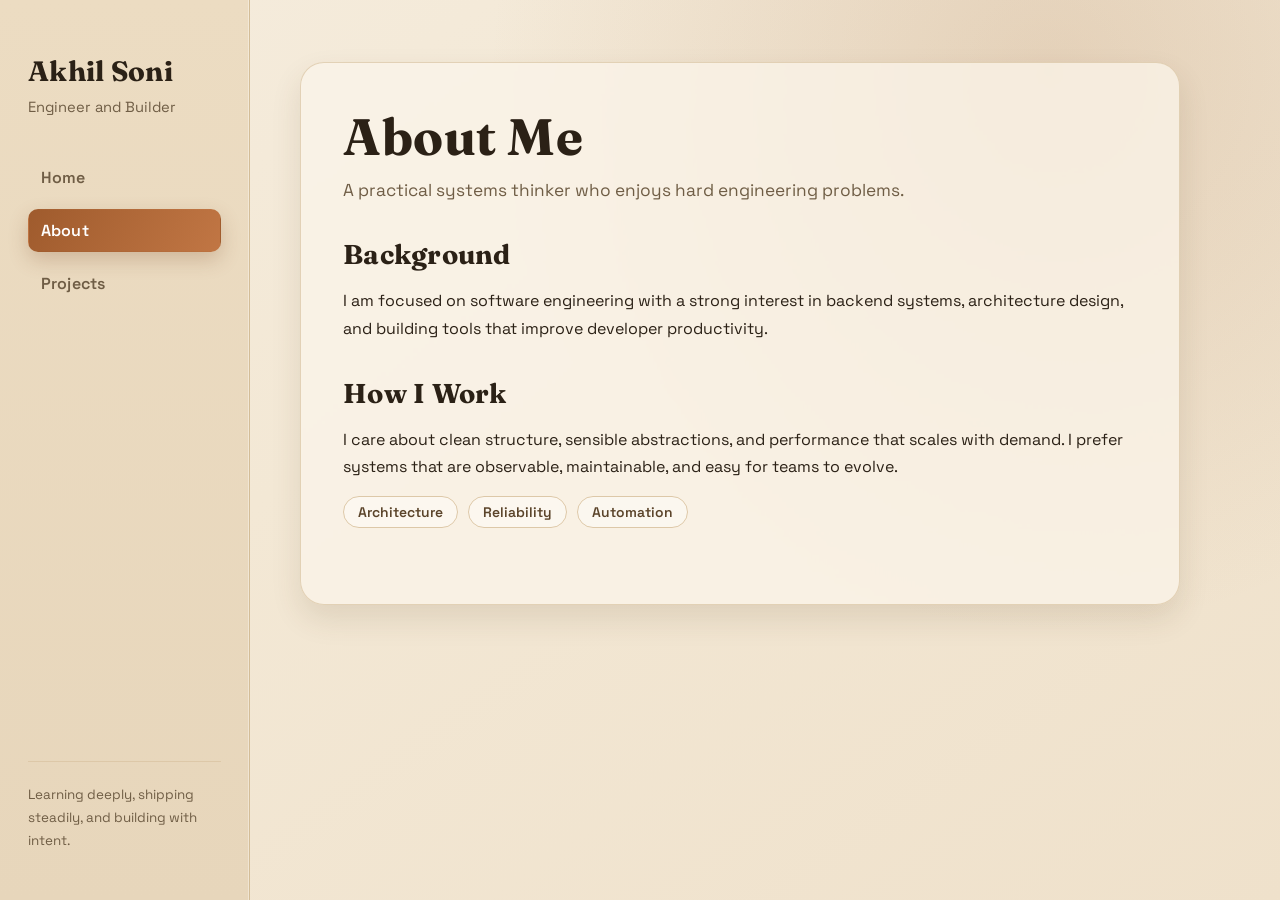
==== pages/about.html @ aa172026 "Redesign site with beige theme and improved left sidebar layout" ====
<!DOCTYPE html>
<html lang="en">
<head>
  <meta charset="UTF-8">
  <title>About - Akhil Soni</title>
  <meta name="viewport" content="width=device-width, initial-scale=1.0">
  <link rel="stylesheet" href="../css/styles.css">
</head>
<body>
  <div class="sidebar">
    <div class="brand">
      <h2 class="name">Akhil Soni</h2>
      <p class="tag">Engineer and Builder</p>
    </div>
    <nav class="nav-links">
      <a href="/">Home</a>
      <a class="active" href="/pages/about.html">About</a>
      <a href="/pages/projects.html">Projects</a>
    </nav>
    <p class="sidebar-note">Learning deeply, shipping steadily, and building with intent.</p>
  </div>

  <div class="main">
    <div class="container">
      <h1>About Me</h1>
      <p class="subtitle">A practical systems thinker who enjoys hard engineering problems.</p>

      <div class="section">
        <h2>Background</h2>
        <p>
          I am focused on software engineering with a strong interest in backend systems, architecture design, and building tools that improve developer productivity.
        </p>
      </div>

      <div class="section">
        <h2>How I Work</h2>
        <p>
          I care about clean structure, sensible abstractions, and performance that scales with demand. I prefer systems that are observable, maintainable, and easy for teams to evolve.
        </p>
        <div class="chip-row">
          <span class="chip">Architecture</span>
          <span class="chip">Reliability</span>
          <span class="chip">Automation</span>
        </div>
      </div>
    </div>
  </div>
</body>
</html>
---- css/styles.css ----
@import url("https://fonts.googleapis.com/css2?family=Fraunces:opsz,wght@9..144,500;9..144,700&family=Space+Grotesk:wght@400;500;600&display=swap");

:root {
  --bg: #f5ecdd;
  --bg-soft: #efe1cb;
  --surface: #fbf5ea;
  --sidebar: #e7d6bb;
  --sidebar-border: #d3bd98;
  --text: #2b2116;
  --muted: #6f5d45;
  --accent: #9f5b2d;
  --accent-soft: #c17644;
  --line: #ddc8a8;
  --shadow: 0 14px 30px rgba(84, 57, 28, 0.12);
  --max-width: 880px;
}

* {
  box-sizing: border-box;
}

body {
  margin: 0;
  font-family: "Space Grotesk", "Segoe UI", sans-serif;
  color: var(--text);
  display: flex;
  min-height: 100vh;
  background:
    radial-gradient(circle at 82% 8%, rgba(170, 119, 76, 0.2), transparent 42%),
    linear-gradient(145deg, var(--bg) 0%, #f3e8d5 38%, var(--bg-soft) 100%);
}

.sidebar {
  width: 250px;
  background: linear-gradient(180deg, #ecdcc2 0%, var(--sidebar) 100%);
  border-right: 1px solid var(--sidebar-border);
  padding: 56px 28px 34px;
  display: flex;
  flex-direction: column;
  position: fixed;
  top: 0;
  left: 0;
  height: 100vh;
  box-shadow: inset -1px 0 0 rgba(255, 255, 255, 0.35);
}

.brand {
  margin-bottom: 36px;
}

.brand .name {
  font-family: "Fraunces", serif;
  font-size: 1.75rem;
  line-height: 1.1;
  margin: 0 0 8px;
}

.brand .tag {
  margin: 0;
  color: var(--muted);
  font-size: 0.92rem;
}

.nav-links {
  display: flex;
  flex-direction: column;
  gap: 10px;
}

.nav-links a {
  color: var(--muted);
  text-decoration: none;
  font-size: 1rem;
  font-weight: 600;
  letter-spacing: 0.01em;
  padding: 10px 12px;
  border-radius: 10px;
  border: 1px solid transparent;
  transition: all 0.2s ease;
}

.nav-links a:hover {
  color: var(--text);
  border-color: var(--line);
  background: rgba(255, 255, 255, 0.38);
}

.nav-links a.active {
  color: #fff;
  background: linear-gradient(120deg, var(--accent) 0%, var(--accent-soft) 100%);
  border-color: transparent;
  box-shadow: 0 8px 20px rgba(120, 66, 33, 0.24);
}

.sidebar-note {
  margin-top: auto;
  padding-top: 22px;
  font-size: 0.84rem;
  color: var(--muted);
  border-top: 1px solid var(--line);
}

.main {
  flex: 1;
  margin-left: 250px;
  padding: 62px 50px;
}

.container {
  max-width: var(--max-width);
  background: rgba(251, 245, 234, 0.75);
  border: 1px solid rgba(214, 191, 156, 0.65);
  box-shadow: var(--shadow);
  border-radius: 24px;
  padding: 42px;
  backdrop-filter: blur(1.5px);
}

h1,
h2,
h3 {
  font-family: "Fraunces", Georgia, serif;
  letter-spacing: 0.01em;
}

h1 {
  font-size: clamp(2.3rem, 4vw, 3.4rem);
  margin: 0 0 8px;
}

.subtitle {
  color: var(--muted);
  font-size: 1.08rem;
  margin: 0 0 32px;
}

.section {
  margin-bottom: 34px;
  animation: rise-in 0.7s ease both;
}

.section:nth-of-type(2) {
  animation-delay: 0.12s;
}

.section:nth-of-type(3) {
  animation-delay: 0.24s;
}

.section h2 {
  font-size: 1.7rem;
  margin: 0 0 10px;
}

p {
  line-height: 1.7;
}

.chip-row {
  display: flex;
  flex-wrap: wrap;
  gap: 10px;
  margin-top: 14px;
}

.chip {
  border: 1px solid var(--line);
  background: rgba(255, 255, 255, 0.4);
  color: #5b442a;
  border-radius: 999px;
  padding: 6px 14px;
  font-size: 0.87rem;
  font-weight: 600;
}

.project-list {
  display: grid;
  gap: 14px;
}

.project-card {
  padding: 18px;
  border-radius: 16px;
  border: 1px solid var(--line);
  background: rgba(255, 255, 255, 0.48);
}

.project-card h3 {
  margin: 0 0 8px;
  font-size: 1.2rem;
}

.project-card p {
  margin: 0;
  color: #5e4a33;
}

@keyframes rise-in {
  from {
    opacity: 0;
    transform: translateY(14px);
  }
  to {
    opacity: 1;
    transform: translateY(0);
  }
}

@media (max-width: 900px) {
  body {
    display: block;
  }

  .sidebar {
    position: static;
    width: 100%;
    height: auto;
    padding: 24px 20px;
    border-right: none;
    border-bottom: 1px solid var(--sidebar-border);
  }

  .brand {
    margin-bottom: 18px;
  }

  .brand .name {
    font-size: 1.45rem;
  }

  .nav-links {
    flex-direction: row;
    flex-wrap: wrap;
    gap: 8px;
  }

  .nav-links a {
    font-size: 0.92rem;
    padding: 8px 11px;
  }

  .sidebar-note {
    margin-top: 16px;
    padding-top: 14px;
  }

  .main {
    margin-left: 0;
    padding: 24px 16px 38px;
  }

  .container {
    padding: 26px 20px;
    border-radius: 18px;
  }

  .section {
    margin-bottom: 26px;
  }
}
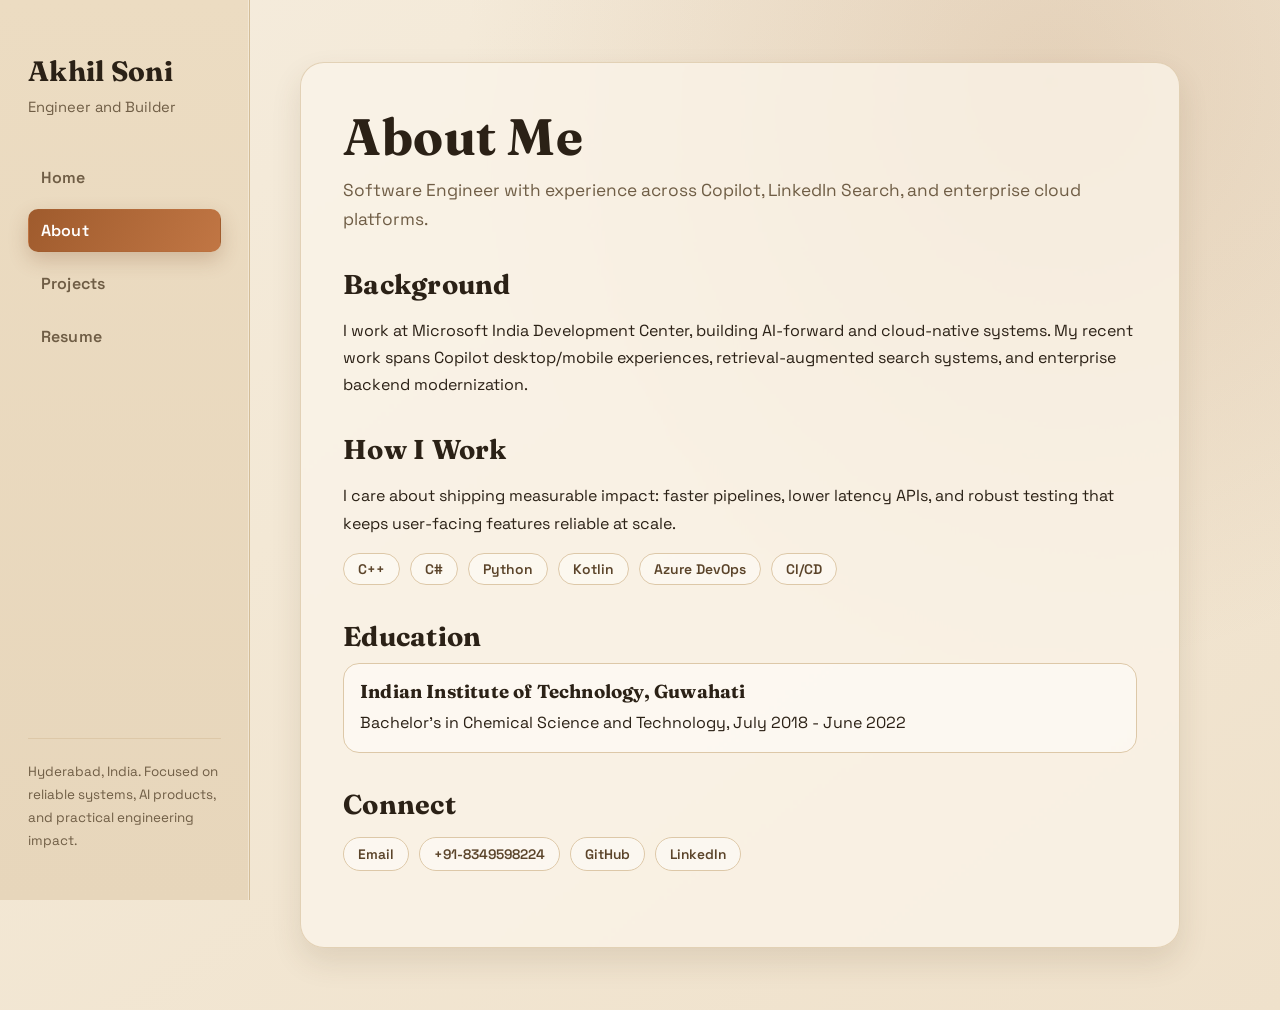
==== commit 2c429167: "Add resume page content and downloadable PDF link" ====
--- a/pages/about.html
+++ b/pages/about.html
@@ -16,31 +16,53 @@
       <a href="/">Home</a>
       <a class="active" href="/pages/about.html">About</a>
       <a href="/pages/projects.html">Projects</a>
+      <a href="/pages/resume.html">Resume</a>
     </nav>
-    <p class="sidebar-note">Learning deeply, shipping steadily, and building with intent.</p>
+    <p class="sidebar-note">Hyderabad, India. Focused on reliable systems, AI products, and practical engineering impact.</p>
   </div>
 
   <div class="main">
     <div class="container">
       <h1>About Me</h1>
-      <p class="subtitle">A practical systems thinker who enjoys hard engineering problems.</p>
+      <p class="subtitle">Software Engineer with experience across Copilot, LinkedIn Search, and enterprise cloud platforms.</p>
 
       <div class="section">
         <h2>Background</h2>
         <p>
-          I am focused on software engineering with a strong interest in backend systems, architecture design, and building tools that improve developer productivity.
+          I work at Microsoft India Development Center, building AI-forward and cloud-native systems. My recent work spans Copilot desktop/mobile experiences, retrieval-augmented search systems, and enterprise backend modernization.
         </p>
       </div>
 
       <div class="section">
         <h2>How I Work</h2>
         <p>
-          I care about clean structure, sensible abstractions, and performance that scales with demand. I prefer systems that are observable, maintainable, and easy for teams to evolve.
+          I care about shipping measurable impact: faster pipelines, lower latency APIs, and robust testing that keeps user-facing features reliable at scale.
         </p>
         <div class="chip-row">
-          <span class="chip">Architecture</span>
-          <span class="chip">Reliability</span>
-          <span class="chip">Automation</span>
+          <span class="chip">C++</span>
+          <span class="chip">C#</span>
+          <span class="chip">Python</span>
+          <span class="chip">Kotlin</span>
+          <span class="chip">Azure DevOps</span>
+          <span class="chip">CI/CD</span>
+        </div>
+      </div>
+
+      <div class="section">
+        <h2>Education</h2>
+        <div class="edu-card">
+          <h3>Indian Institute of Technology, Guwahati</h3>
+          <p>Bachelor's in Chemical Science and Technology, July 2018 - June 2022</p>
+        </div>
+      </div>
+
+      <div class="section">
+        <h2>Connect</h2>
+        <div class="meta-links">
+          <a class="meta-link" href="mailto:akhilsoni0102@gmail.com">Email</a>
+          <a class="meta-link" href="tel:+918349598224">+91-8349598224</a>
+          <a class="meta-link" href="https://github.com/AkhilSoni0102" target="_blank" rel="noopener noreferrer">GitHub</a>
+          <a class="meta-link" href="https://linkedin.com/in/akhilsoni/" target="_blank" rel="noopener noreferrer">LinkedIn</a>
         </div>
       </div>
     </div>
--- a/css/styles.css
+++ b/css/styles.css
@@ -195,6 +195,96 @@
   color: #5e4a33;
 }
 
+.meta-links {
+  display: flex;
+  flex-wrap: wrap;
+  gap: 10px;
+  margin-top: 16px;
+}
+
+.meta-link {
+  text-decoration: none;
+  border: 1px solid var(--line);
+  color: #5b442a;
+  background: rgba(255, 255, 255, 0.45);
+  border-radius: 999px;
+  padding: 7px 14px;
+  font-size: 0.86rem;
+  font-weight: 600;
+  transition: all 0.2s ease;
+}
+
+.meta-link:hover {
+  color: #fff;
+  background: linear-gradient(120deg, var(--accent) 0%, var(--accent-soft) 100%);
+  border-color: transparent;
+}
+
+.timeline {
+  display: grid;
+  gap: 16px;
+}
+
+.timeline-item {
+  border: 1px solid var(--line);
+  background: rgba(255, 255, 255, 0.46);
+  border-radius: 16px;
+  padding: 18px;
+}
+
+.timeline-item h3 {
+  margin: 0;
+  font-size: 1.18rem;
+}
+
+.timeline-meta {
+  margin: 7px 0 10px;
+  color: var(--muted);
+  font-size: 0.9rem;
+}
+
+.timeline-item ul,
+.resume-list {
+  margin: 0;
+  padding-left: 18px;
+}
+
+.timeline-item li,
+.resume-list li {
+  margin-bottom: 9px;
+  line-height: 1.6;
+}
+
+.skills-grid {
+  display: grid;
+  grid-template-columns: repeat(2, minmax(0, 1fr));
+  gap: 10px 20px;
+}
+
+.skills-grid p {
+  margin: 0;
+}
+
+.label {
+  font-weight: 700;
+  color: #4d391f;
+}
+
+.edu-card {
+  border: 1px solid var(--line);
+  background: rgba(255, 255, 255, 0.46);
+  border-radius: 16px;
+  padding: 16px;
+}
+
+.edu-card h3 {
+  margin: 0 0 6px;
+}
+
+.edu-card p {
+  margin: 0;
+}
+
 @keyframes rise-in {
   from {
     opacity: 0;
@@ -257,5 +347,9 @@
   .section {
     margin-bottom: 26px;
   }
-}
-
+
+  .skills-grid {
+    grid-template-columns: 1fr;
+  }
+}
+
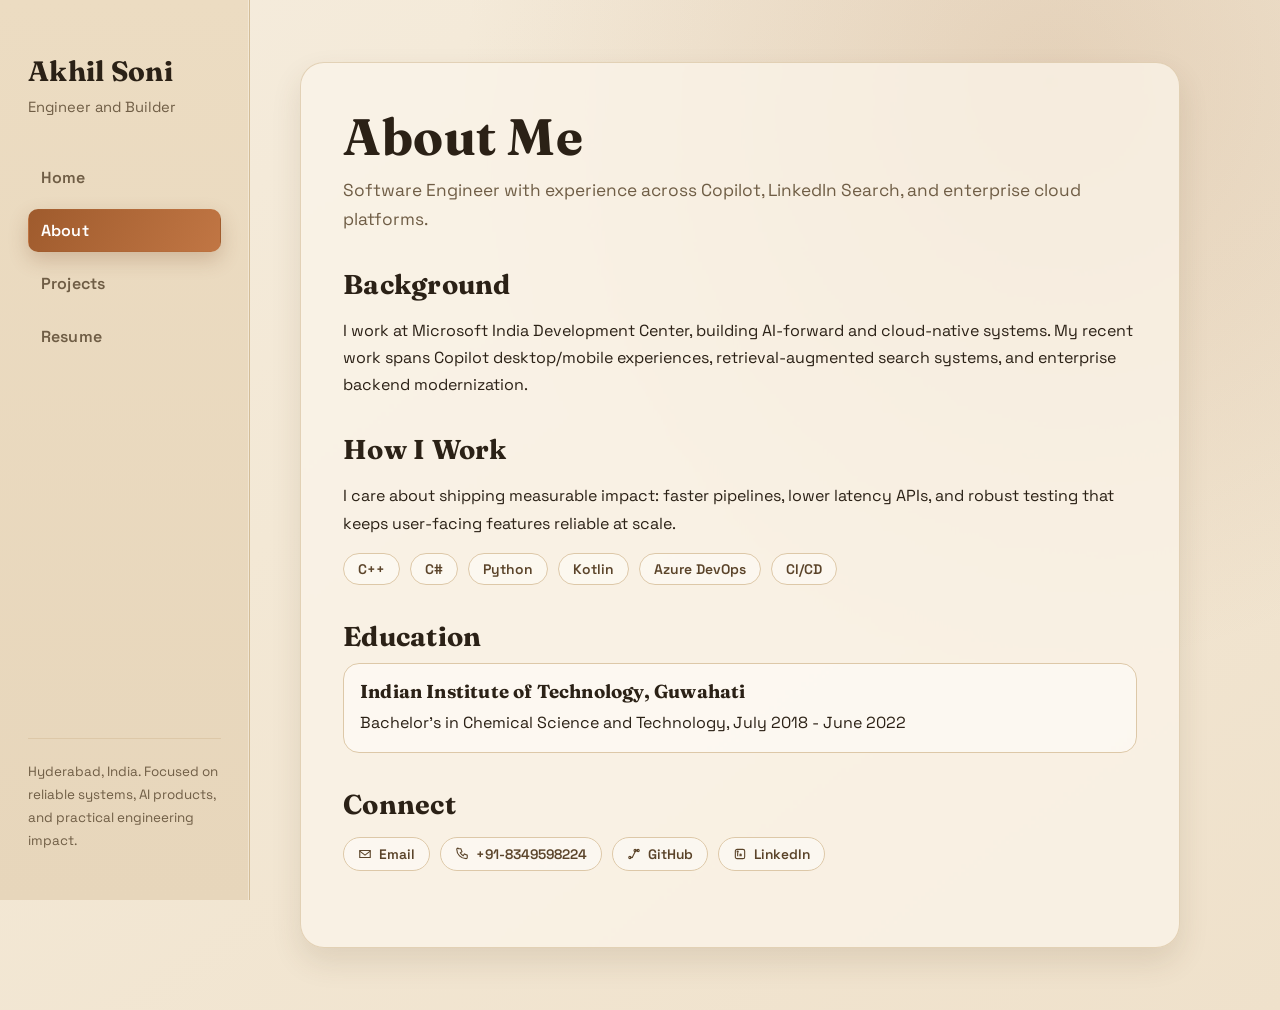
==== commit 0b63b503: "Add connect icons and expand concise project coverage" ====
--- a/pages/about.html
+++ b/pages/about.html
@@ -59,10 +59,22 @@
       <div class="section">
         <h2>Connect</h2>
         <div class="meta-links">
-          <a class="meta-link" href="mailto:akhilsoni0102@gmail.com">Email</a>
-          <a class="meta-link" href="tel:+918349598224">+91-8349598224</a>
-          <a class="meta-link" href="https://github.com/AkhilSoni0102" target="_blank" rel="noopener noreferrer">GitHub</a>
-          <a class="meta-link" href="https://linkedin.com/in/akhilsoni/" target="_blank" rel="noopener noreferrer">LinkedIn</a>
+          <a class="meta-link" href="mailto:akhilsoni0102@gmail.com" aria-label="Email Akhil Soni">
+            <svg viewBox="0 0 24 24" aria-hidden="true"><path d="M3 6h18v12H3z"></path><path d="m3 7 9 7 9-7"></path></svg>
+            Email
+          </a>
+          <a class="meta-link" href="tel:+918349598224" aria-label="Call Akhil Soni">
+            <svg viewBox="0 0 24 24" aria-hidden="true"><path d="M6 3h4l2 5-3 2a14 14 0 0 0 5 5l2-3 5 2v4c0 1-1 2-2 2-8.8 0-16-7.2-16-16 0-1.1.9-2 2-2z"></path></svg>
+            +91-8349598224
+          </a>
+          <a class="meta-link" href="https://github.com/AkhilSoni0102" target="_blank" rel="noopener noreferrer" aria-label="Open GitHub profile">
+            <svg viewBox="0 0 24 24" aria-hidden="true"><path d="M5 18h5"></path><path d="M14 6h5"></path><path d="m9 18 6-12"></path><circle cx="5" cy="18" r="2"></circle><circle cx="14" cy="6" r="2"></circle><circle cx="19" cy="6" r="2"></circle></svg>
+            GitHub
+          </a>
+          <a class="meta-link" href="https://linkedin.com/in/akhilsoni/" target="_blank" rel="noopener noreferrer" aria-label="Open LinkedIn profile">
+            <svg viewBox="0 0 24 24" aria-hidden="true"><rect x="4" y="4" width="16" height="16" rx="3"></rect><path d="M8 10v6"></path><circle cx="8" cy="8" r="1"></circle><path d="M12 16v-3.2c0-1.2 2-1.2 2 0V16"></path><path d="M12 10h0.01"></path></svg>
+            LinkedIn
+          </a>
         </div>
       </div>
     </div>
--- a/css/styles.css
+++ b/css/styles.css
@@ -195,6 +195,34 @@
   color: #5e4a33;
 }
 
+.project-group {
+  display: grid;
+  gap: 14px;
+}
+
+.project-entry {
+  border: 1px solid var(--line);
+  background: rgba(255, 255, 255, 0.48);
+  border-radius: 16px;
+  padding: 18px;
+}
+
+.project-entry h3 {
+  margin: 0;
+  font-size: 1.2rem;
+}
+
+.project-entry p {
+  margin: 0;
+}
+
+.project-meta {
+  margin: 6px 0 12px;
+  font-size: 0.9rem;
+  color: var(--muted);
+  font-weight: 600;
+}
+
 .meta-links {
   display: flex;
   flex-wrap: wrap;
@@ -203,6 +231,9 @@
 }
 
 .meta-link {
+  display: inline-flex;
+  align-items: center;
+  gap: 7px;
   text-decoration: none;
   border: 1px solid var(--line);
   color: #5b442a;
@@ -214,6 +245,15 @@
   transition: all 0.2s ease;
 }
 
+.meta-link svg {
+  width: 14px;
+  height: 14px;
+  stroke: currentColor;
+  stroke-width: 1.9;
+  fill: none;
+  flex: 0 0 auto;
+}
+
 .meta-link:hover {
   color: #fff;
   background: linear-gradient(120deg, var(--accent) 0%, var(--accent-soft) 100%);
@@ -237,10 +277,116 @@
   font-size: 1.18rem;
 }
 
+.experience-head {
+  display: flex;
+  justify-content: space-between;
+  align-items: center;
+  gap: 12px;
+  margin-bottom: 6px;
+}
+
+.timeline-badge {
+  margin: 0;
+  font-size: 0.82rem;
+  color: #5b442a;
+  background: #f2e3cb;
+  border: 1px solid #d6ba91;
+  border-radius: 999px;
+  padding: 6px 12px;
+  font-weight: 700;
+  white-space: nowrap;
+}
+
+.org-name {
+  margin: 0 0 10px;
+  color: var(--muted);
+  font-size: 0.9rem;
+  font-weight: 600;
+}
+
+.timeline-item h4 {
+  margin: 0;
+  font-size: 1.02rem;
+  color: #3c2d1c;
+  display: flex;
+  align-items: center;
+  gap: 8px;
+  flex-wrap: wrap;
+}
+
 .timeline-meta {
   margin: 7px 0 10px;
   color: var(--muted);
   font-size: 0.9rem;
+}
+
+.team-block {
+  border: 1px dashed #d4bb95;
+  border-radius: 12px;
+  background: rgba(255, 255, 255, 0.35);
+  padding: 14px;
+  margin-bottom: 12px;
+}
+
+.team-block:last-child {
+  margin-bottom: 0;
+}
+
+.team-label {
+  margin: 0 0 8px;
+  color: var(--muted);
+  font-size: 0.78rem;
+  text-transform: uppercase;
+  letter-spacing: 0.06em;
+  font-weight: 700;
+}
+
+.team-tech {
+  margin-top: 12px;
+}
+
+.info-tip {
+  width: 18px;
+  height: 18px;
+  display: inline-flex;
+  align-items: center;
+  justify-content: center;
+  border-radius: 999px;
+  background: #8a6039;
+  color: #fff;
+  font-size: 0.75rem;
+  font-weight: 700;
+  position: relative;
+  cursor: help;
+  outline: none;
+}
+
+.tip-content {
+  display: block;
+  position: absolute;
+  left: 50%;
+  bottom: calc(100% + 10px);
+  transform: translateX(-50%);
+  width: min(320px, 78vw);
+  background: #f6ecdc;
+  color: #3f2f1d;
+  border: 1px solid #cfae84;
+  border-radius: 10px;
+  padding: 8px 10px;
+  font-size: 0.78rem;
+  line-height: 1.45;
+  box-shadow: 0 8px 18px rgba(85, 57, 28, 0.2);
+  opacity: 0;
+  visibility: hidden;
+  pointer-events: none;
+  transition: opacity 0.2s ease;
+  z-index: 10;
+}
+
+.info-tip:hover .tip-content,
+.info-tip:focus .tip-content {
+  opacity: 1;
+  visibility: visible;
 }
 
 .timeline-item ul,
@@ -351,5 +497,19 @@
   .skills-grid {
     grid-template-columns: 1fr;
   }
-}
-
+
+  .experience-head {
+    align-items: flex-start;
+    flex-direction: column;
+  }
+
+  .timeline-badge {
+    white-space: normal;
+  }
+
+  .tip-content {
+    left: 0;
+    transform: none;
+  }
+}
+
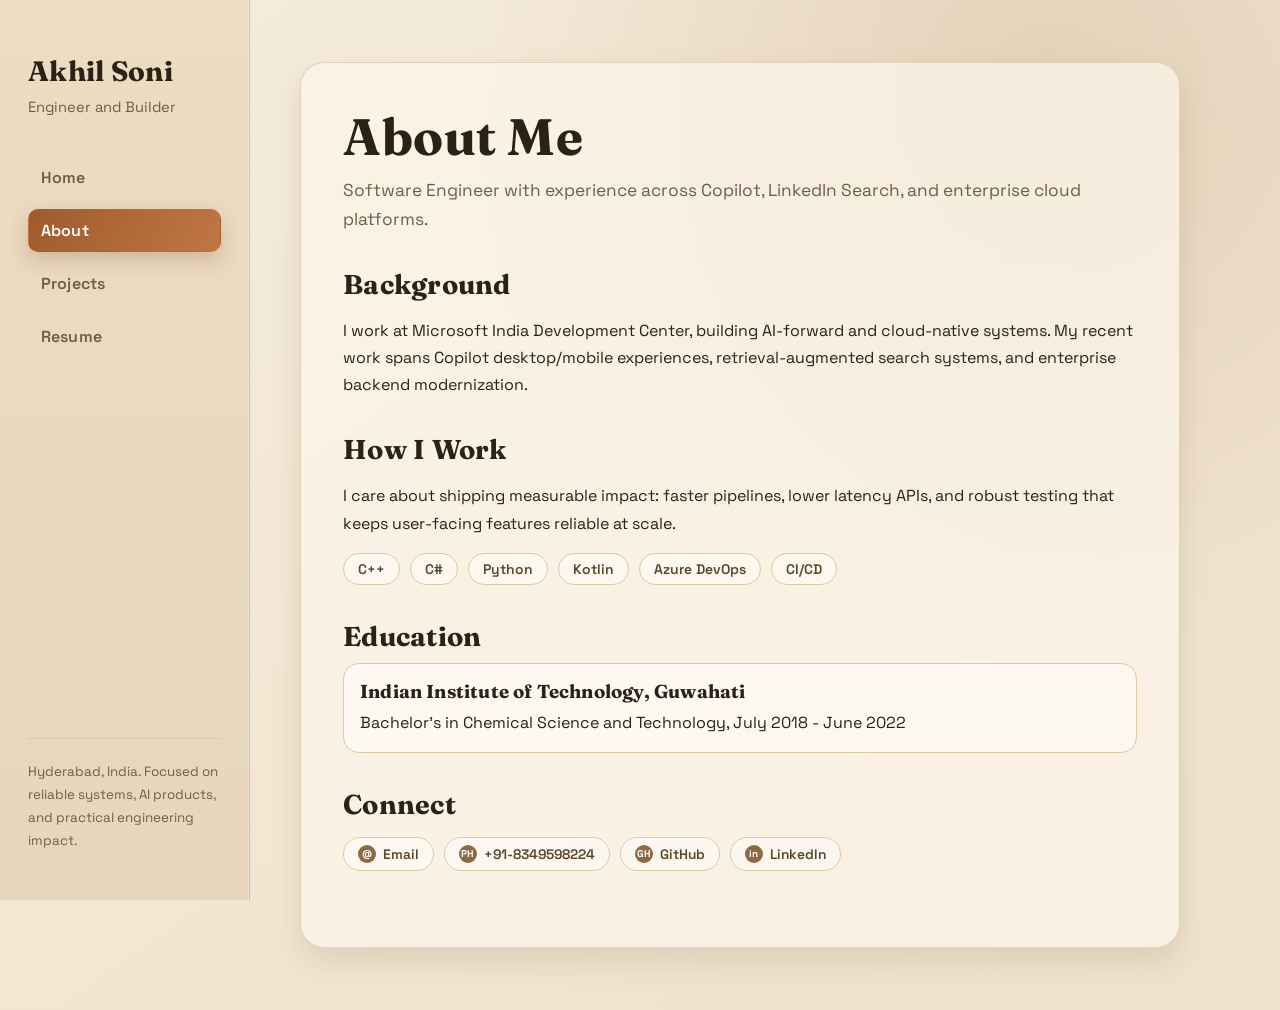
==== commit 443a2a94: "Polish site v2 with stronger hero, SEO, accessibility, and icon fixes" ====
--- a/pages/about.html
+++ b/pages/about.html
@@ -4,6 +4,10 @@
   <meta charset="UTF-8">
   <title>About - Akhil Soni</title>
   <meta name="viewport" content="width=device-width, initial-scale=1.0">
+  <meta name="description" content="About Akhil Soni - Software Engineer at Microsoft with experience across Copilot, LinkedIn Search, and enterprise cloud platforms.">
+  <meta property="og:title" content="About | Akhil Soni">
+  <meta property="og:description" content="Experience in AI products, backend systems, and platform modernization.">
+  <meta property="og:type" content="profile">
   <link rel="stylesheet" href="../css/styles.css">
 </head>
 <body>
@@ -12,7 +16,7 @@
       <h2 class="name">Akhil Soni</h2>
       <p class="tag">Engineer and Builder</p>
     </div>
-    <nav class="nav-links">
+    <nav class="nav-links" aria-label="Primary">
       <a href="/">Home</a>
       <a class="active" href="/pages/about.html">About</a>
       <a href="/pages/projects.html">Projects</a>
@@ -60,19 +64,19 @@
         <h2>Connect</h2>
         <div class="meta-links">
           <a class="meta-link" href="mailto:akhilsoni0102@gmail.com" aria-label="Email Akhil Soni">
-            <svg viewBox="0 0 24 24" aria-hidden="true"><path d="M3 6h18v12H3z"></path><path d="m3 7 9 7 9-7"></path></svg>
+            <span class="clip-icon" aria-hidden="true">@</span>
             Email
           </a>
           <a class="meta-link" href="tel:+918349598224" aria-label="Call Akhil Soni">
-            <svg viewBox="0 0 24 24" aria-hidden="true"><path d="M6 3h4l2 5-3 2a14 14 0 0 0 5 5l2-3 5 2v4c0 1-1 2-2 2-8.8 0-16-7.2-16-16 0-1.1.9-2 2-2z"></path></svg>
+            <span class="clip-icon" aria-hidden="true">PH</span>
             +91-8349598224
           </a>
           <a class="meta-link" href="https://github.com/AkhilSoni0102" target="_blank" rel="noopener noreferrer" aria-label="Open GitHub profile">
-            <svg viewBox="0 0 24 24" aria-hidden="true"><path d="M5 18h5"></path><path d="M14 6h5"></path><path d="m9 18 6-12"></path><circle cx="5" cy="18" r="2"></circle><circle cx="14" cy="6" r="2"></circle><circle cx="19" cy="6" r="2"></circle></svg>
+            <span class="clip-icon" aria-hidden="true">GH</span>
             GitHub
           </a>
           <a class="meta-link" href="https://linkedin.com/in/akhilsoni/" target="_blank" rel="noopener noreferrer" aria-label="Open LinkedIn profile">
-            <svg viewBox="0 0 24 24" aria-hidden="true"><rect x="4" y="4" width="16" height="16" rx="3"></rect><path d="M8 10v6"></path><circle cx="8" cy="8" r="1"></circle><path d="M12 16v-3.2c0-1.2 2-1.2 2 0V16"></path><path d="M12 10h0.01"></path></svg>
+            <span class="clip-icon" aria-hidden="true">in</span>
             LinkedIn
           </a>
         </div>
--- a/css/styles.css
+++ b/css/styles.css
@@ -85,6 +85,13 @@
   background: rgba(255, 255, 255, 0.38);
 }
 
+a:focus-visible,
+button:focus-visible,
+.info-tip:focus-visible {
+  outline: 2px solid #8f5a2d;
+  outline-offset: 2px;
+}
+
 .nav-links a.active {
   color: #fff;
   background: linear-gradient(120deg, var(--accent) 0%, var(--accent-soft) 100%);
@@ -134,6 +141,67 @@
   margin: 0 0 32px;
 }
 
+.hero-intro {
+  font-size: 1.08rem;
+  max-width: 66ch;
+  margin: 0 0 18px;
+  color: #4f3d29;
+}
+
+.impact-grid {
+  display: grid;
+  grid-template-columns: repeat(3, minmax(0, 1fr));
+  gap: 12px;
+  margin: 18px 0 8px;
+}
+
+.impact-card {
+  border: 1px solid var(--line);
+  background: rgba(255, 255, 255, 0.5);
+  border-radius: 14px;
+  padding: 12px;
+}
+
+.impact-value {
+  display: block;
+  font-family: "Fraunces", Georgia, serif;
+  font-size: 1.35rem;
+  line-height: 1.1;
+}
+
+.impact-label {
+  margin: 6px 0 0;
+  color: var(--muted);
+  font-size: 0.86rem;
+}
+
+.cta-row {
+  display: flex;
+  flex-wrap: wrap;
+  gap: 10px;
+  margin-top: 16px;
+}
+
+.cta-button {
+  text-decoration: none;
+  border-radius: 999px;
+  padding: 9px 14px;
+  font-size: 0.9rem;
+  font-weight: 700;
+  border: 1px solid var(--line);
+}
+
+.cta-button.primary {
+  color: #fff;
+  border-color: transparent;
+  background: linear-gradient(120deg, var(--accent) 0%, var(--accent-soft) 100%);
+}
+
+.cta-button.secondary {
+  color: #5b442a;
+  background: rgba(255, 255, 255, 0.42);
+}
+
 .section {
   margin-bottom: 34px;
   animation: rise-in 0.7s ease both;
@@ -214,6 +282,10 @@
 
 .project-entry p {
   margin: 0;
+}
+
+.project-entry .chip-row {
+  margin-top: 12px;
 }
 
 .project-meta {
@@ -245,12 +317,19 @@
   transition: all 0.2s ease;
 }
 
-.meta-link svg {
-  width: 14px;
-  height: 14px;
-  stroke: currentColor;
-  stroke-width: 1.9;
-  fill: none;
+.clip-icon {
+  width: 18px;
+  height: 18px;
+  border-radius: 999px;
+  background: #8f6942;
+  color: #fff;
+  display: inline-flex;
+  align-items: center;
+  justify-content: center;
+  font-size: 0.62rem;
+  font-weight: 700;
+  line-height: 1;
+  letter-spacing: 0.01em;
   flex: 0 0 auto;
 }
 
@@ -442,6 +521,17 @@
   }
 }
 
+@media (prefers-reduced-motion: reduce) {
+  *,
+  *::before,
+  *::after {
+    animation-duration: 0.01ms !important;
+    animation-iteration-count: 1 !important;
+    transition-duration: 0.01ms !important;
+    scroll-behavior: auto !important;
+  }
+}
+
 @media (max-width: 900px) {
   body {
     display: block;
@@ -494,6 +584,10 @@
     margin-bottom: 26px;
   }
 
+  .impact-grid {
+    grid-template-columns: 1fr;
+  }
+
   .skills-grid {
     grid-template-columns: 1fr;
   }
@@ -513,3 +607,25 @@
   }
 }
 
+@media (hover: none) {
+  .info-tip {
+    width: auto;
+    height: auto;
+    border-radius: 6px;
+    padding: 1px 5px;
+    background: #b28356;
+    font-size: 0.68rem;
+  }
+
+  .tip-content {
+    position: static;
+    transform: none;
+    width: auto;
+    margin-top: 6px;
+    opacity: 1;
+    visibility: visible;
+    pointer-events: auto;
+    box-shadow: none;
+  }
+}
+
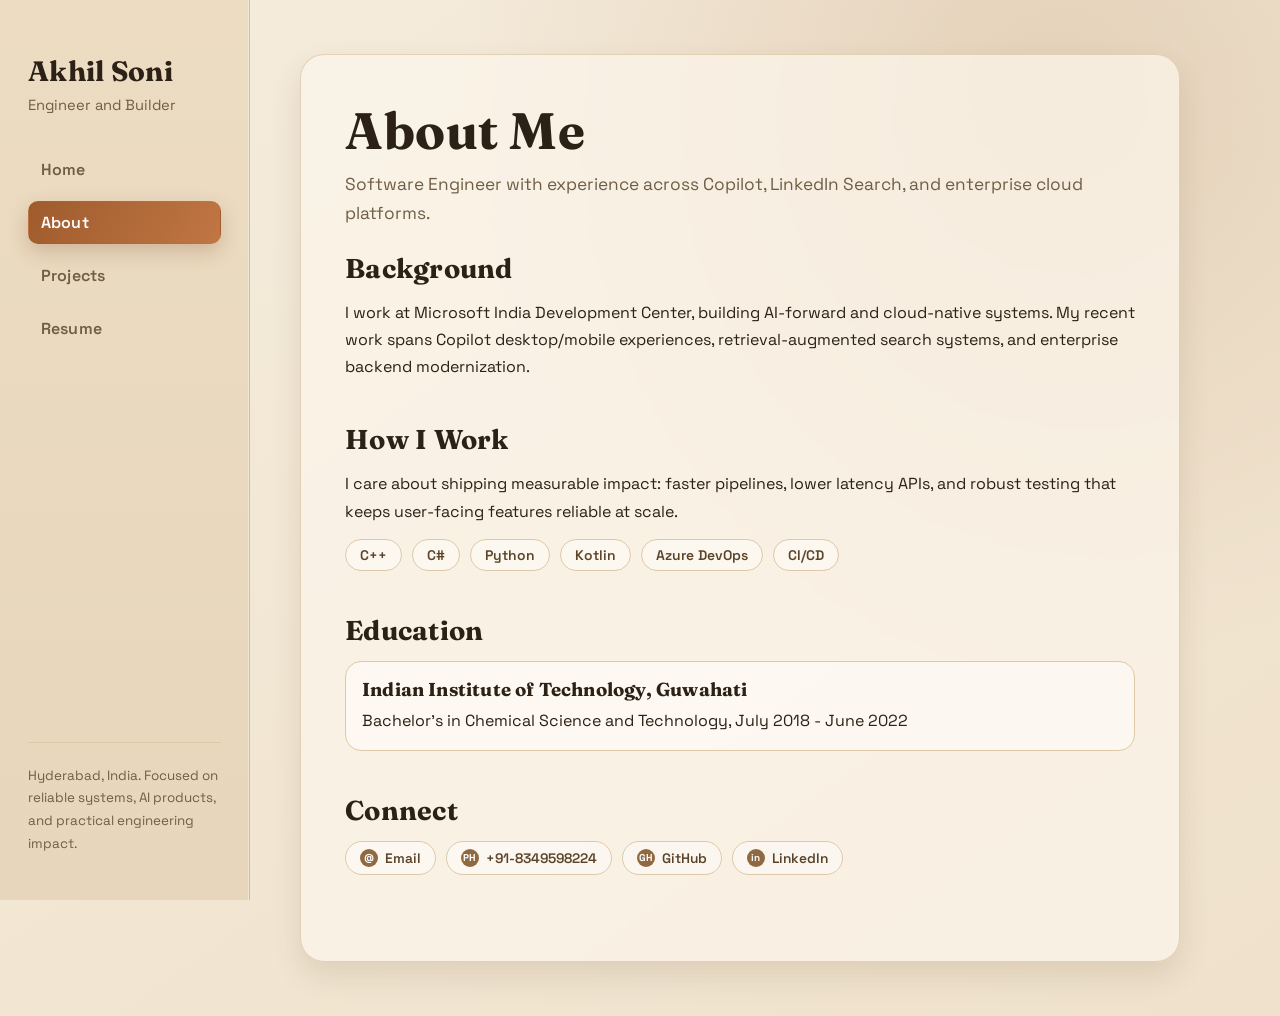
==== commit 952b26f4: "Implement v2 enhancements: quick nav, case study, OG assets, and click tracking" ====
--- a/pages/about.html
+++ b/pages/about.html
@@ -8,12 +8,15 @@
   <meta property="og:title" content="About | Akhil Soni">
   <meta property="og:description" content="Experience in AI products, backend systems, and platform modernization.">
   <meta property="og:type" content="profile">
+  <meta property="og:image" content="/assets/og-image.svg">
+  <meta name="twitter:card" content="summary_large_image">
+  <link rel="icon" type="image/svg+xml" href="/assets/favicon.svg">
   <link rel="stylesheet" href="../css/styles.css">
 </head>
 <body>
   <div class="sidebar">
     <div class="brand">
-      <h2 class="name">Akhil Soni</h2>
+      <h2 class="name"><a class="brand-link" href="/">Akhil Soni</a></h2>
       <p class="tag">Engineer and Builder</p>
     </div>
     <nav class="nav-links" aria-label="Primary">
@@ -71,11 +74,11 @@
             <span class="clip-icon" aria-hidden="true">PH</span>
             +91-8349598224
           </a>
-          <a class="meta-link" href="https://github.com/AkhilSoni0102" target="_blank" rel="noopener noreferrer" aria-label="Open GitHub profile">
+          <a class="meta-link" href="https://github.com/AkhilSoni0102" target="_blank" rel="noopener noreferrer" aria-label="Open GitHub profile" data-track="about_connect_github">
             <span class="clip-icon" aria-hidden="true">GH</span>
             GitHub
           </a>
-          <a class="meta-link" href="https://linkedin.com/in/akhilsoni/" target="_blank" rel="noopener noreferrer" aria-label="Open LinkedIn profile">
+          <a class="meta-link" href="https://linkedin.com/in/akhilsoni/" target="_blank" rel="noopener noreferrer" aria-label="Open LinkedIn profile" data-track="about_connect_linkedin">
             <span class="clip-icon" aria-hidden="true">in</span>
             LinkedIn
           </a>
@@ -83,6 +86,7 @@
       </div>
     </div>
   </div>
+  <script src="/assets/js/analytics.js" defer></script>
 </body>
 </html>
 
--- a/css/styles.css
+++ b/css/styles.css
@@ -45,14 +45,23 @@
 }
 
 .brand {
-  margin-bottom: 36px;
+  margin-bottom: 30px;
 }
 
 .brand .name {
   font-family: "Fraunces", serif;
   font-size: 1.75rem;
   line-height: 1.1;
-  margin: 0 0 8px;
+  margin: 0 0 6px;
+}
+
+.brand-link {
+  color: inherit;
+  text-decoration: none;
+}
+
+.brand-link:hover {
+  color: #4a331f;
 }
 
 .brand .tag {
@@ -110,7 +119,7 @@
 .main {
   flex: 1;
   margin-left: 250px;
-  padding: 62px 50px;
+  padding: 54px 50px;
 }
 
 .container {
@@ -119,7 +128,7 @@
   border: 1px solid rgba(214, 191, 156, 0.65);
   box-shadow: var(--shadow);
   border-radius: 24px;
-  padding: 42px;
+  padding: 44px;
   backdrop-filter: blur(1.5px);
 }
 
@@ -138,7 +147,7 @@
 .subtitle {
   color: var(--muted);
   font-size: 1.08rem;
-  margin: 0 0 32px;
+  margin: 0 0 22px;
 }
 
 .hero-intro {
@@ -180,6 +189,7 @@
   flex-wrap: wrap;
   gap: 10px;
   margin-top: 16px;
+  margin-bottom: 12px;
 }
 
 .cta-button {
@@ -202,8 +212,81 @@
   background: rgba(255, 255, 255, 0.42);
 }
 
+.quick-nav {
+  position: sticky;
+  top: 12px;
+  z-index: 4;
+  display: flex;
+  flex-wrap: wrap;
+  gap: 8px;
+  margin: 6px 0 24px;
+  padding: 10px;
+  border: 1px solid rgba(214, 191, 156, 0.85);
+  border-radius: 12px;
+  background: rgba(251, 245, 234, 0.92);
+  backdrop-filter: blur(2px);
+}
+
+.quick-nav a {
+  text-decoration: none;
+  border: 1px solid var(--line);
+  border-radius: 999px;
+  padding: 6px 12px;
+  color: #5b442a;
+  font-size: 0.83rem;
+  font-weight: 700;
+  background: rgba(255, 255, 255, 0.46);
+}
+
+.quick-nav a:hover {
+  color: #fff;
+  background: linear-gradient(120deg, var(--accent) 0%, var(--accent-soft) 100%);
+  border-color: transparent;
+}
+
+.case-study {
+  border: 1px solid var(--line);
+  border-radius: 16px;
+  padding: 18px;
+  background: rgba(255, 255, 255, 0.48);
+}
+
+.case-study h3 {
+  margin: 0 0 8px;
+  font-size: 1.2rem;
+}
+
+.case-study p {
+  margin: 0;
+}
+
+.mini-diagram {
+  margin-top: 14px;
+  display: grid;
+  grid-template-columns: 1fr auto 1fr auto 1fr;
+  gap: 8px;
+  align-items: center;
+}
+
+.mini-node {
+  border: 1px solid var(--line);
+  border-radius: 10px;
+  padding: 8px;
+  text-align: center;
+  font-size: 0.8rem;
+  font-weight: 700;
+  background: rgba(255, 255, 255, 0.55);
+  color: #5b442a;
+}
+
+.mini-arrow {
+  font-size: 1rem;
+  color: #93653e;
+  font-weight: 700;
+}
+
 .section {
-  margin-bottom: 34px;
+  margin-bottom: 42px;
   animation: rise-in 0.7s ease both;
 }
 
@@ -217,10 +300,11 @@
 
 .section h2 {
   font-size: 1.7rem;
+  margin: 0 0 14px;
+}
+
+p {
   margin: 0 0 10px;
-}
-
-p {
   line-height: 1.7;
 }
 
@@ -299,7 +383,7 @@
   display: flex;
   flex-wrap: wrap;
   gap: 10px;
-  margin-top: 16px;
+  margin-top: 10px;
 }
 
 .meta-link {
@@ -572,20 +656,33 @@
 
   .main {
     margin-left: 0;
-    padding: 24px 16px 38px;
+    padding: 20px 16px 34px;
   }
 
   .container {
-    padding: 26px 20px;
+    padding: 24px 18px;
     border-radius: 18px;
   }
 
   .section {
-    margin-bottom: 26px;
+    margin-bottom: 30px;
   }
 
   .impact-grid {
     grid-template-columns: 1fr;
+  }
+
+  .mini-diagram {
+    grid-template-columns: 1fr;
+  }
+
+  .mini-arrow {
+    transform: rotate(90deg);
+    justify-self: center;
+  }
+
+  .quick-nav {
+    top: 8px;
   }
 
   .skills-grid {
@@ -627,5 +724,9 @@
     pointer-events: auto;
     box-shadow: none;
   }
-}
-
+
+  .quick-nav {
+    position: static;
+  }
+}
+
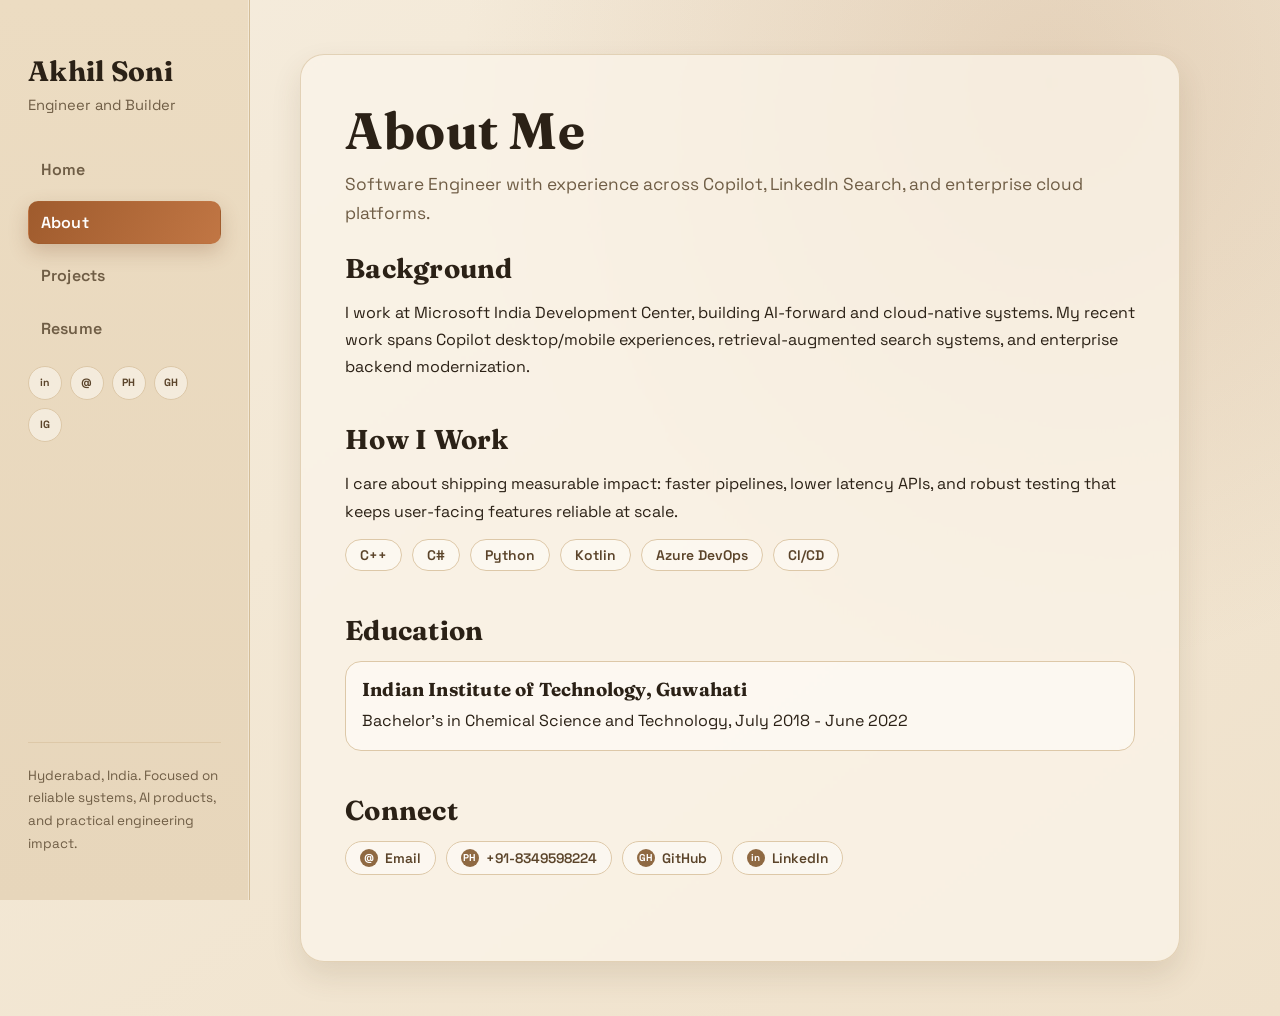
==== commit 561831fd: "Add icon-only contact links in left sidebar navigation" ====
--- a/pages/about.html
+++ b/pages/about.html
@@ -25,6 +25,13 @@
       <a href="/pages/projects.html">Projects</a>
       <a href="/pages/resume.html">Resume</a>
     </nav>
+    <div class="sidebar-social" aria-label="Contact links">
+      <a class="social-icon-link" href="https://linkedin.com/in/akhilsoni/" target="_blank" rel="noopener noreferrer" aria-label="LinkedIn" title="LinkedIn">in</a>
+      <a class="social-icon-link" href="mailto:akhilsoni0102@gmail.com" aria-label="Email" title="Email">@</a>
+      <a class="social-icon-link" href="tel:+918349598224" aria-label="Phone" title="Phone">PH</a>
+      <a class="social-icon-link" href="https://github.com/AkhilSoni0102" target="_blank" rel="noopener noreferrer" aria-label="GitHub" title="GitHub">GH</a>
+      <a class="social-icon-link" href="https://www.instagram.com/akhilsoni/" target="_blank" rel="noopener noreferrer" aria-label="Instagram" title="Instagram">IG</a>
+    </div>
     <p class="sidebar-note">Hyderabad, India. Focused on reliable systems, AI products, and practical engineering impact.</p>
   </div>
 
--- a/css/styles.css
+++ b/css/styles.css
@@ -106,6 +106,36 @@
   background: linear-gradient(120deg, var(--accent) 0%, var(--accent-soft) 100%);
   border-color: transparent;
   box-shadow: 0 8px 20px rgba(120, 66, 33, 0.24);
+}
+
+.sidebar-social {
+  display: flex;
+  flex-wrap: wrap;
+  gap: 8px;
+  margin-top: 16px;
+}
+
+.social-icon-link {
+  width: 34px;
+  height: 34px;
+  border-radius: 999px;
+  border: 1px solid var(--line);
+  background: rgba(255, 255, 255, 0.45);
+  color: #5b442a;
+  text-decoration: none;
+  display: inline-flex;
+  align-items: center;
+  justify-content: center;
+  font-size: 0.66rem;
+  font-weight: 700;
+  letter-spacing: 0.01em;
+  transition: all 0.2s ease;
+}
+
+.social-icon-link:hover {
+  color: #fff;
+  border-color: transparent;
+  background: linear-gradient(120deg, var(--accent) 0%, var(--accent-soft) 100%);
 }
 
 .sidebar-note {
@@ -649,6 +679,10 @@
     padding: 8px 11px;
   }
 
+  .sidebar-social {
+    margin-top: 12px;
+  }
+
   .sidebar-note {
     margin-top: 16px;
     padding-top: 14px;
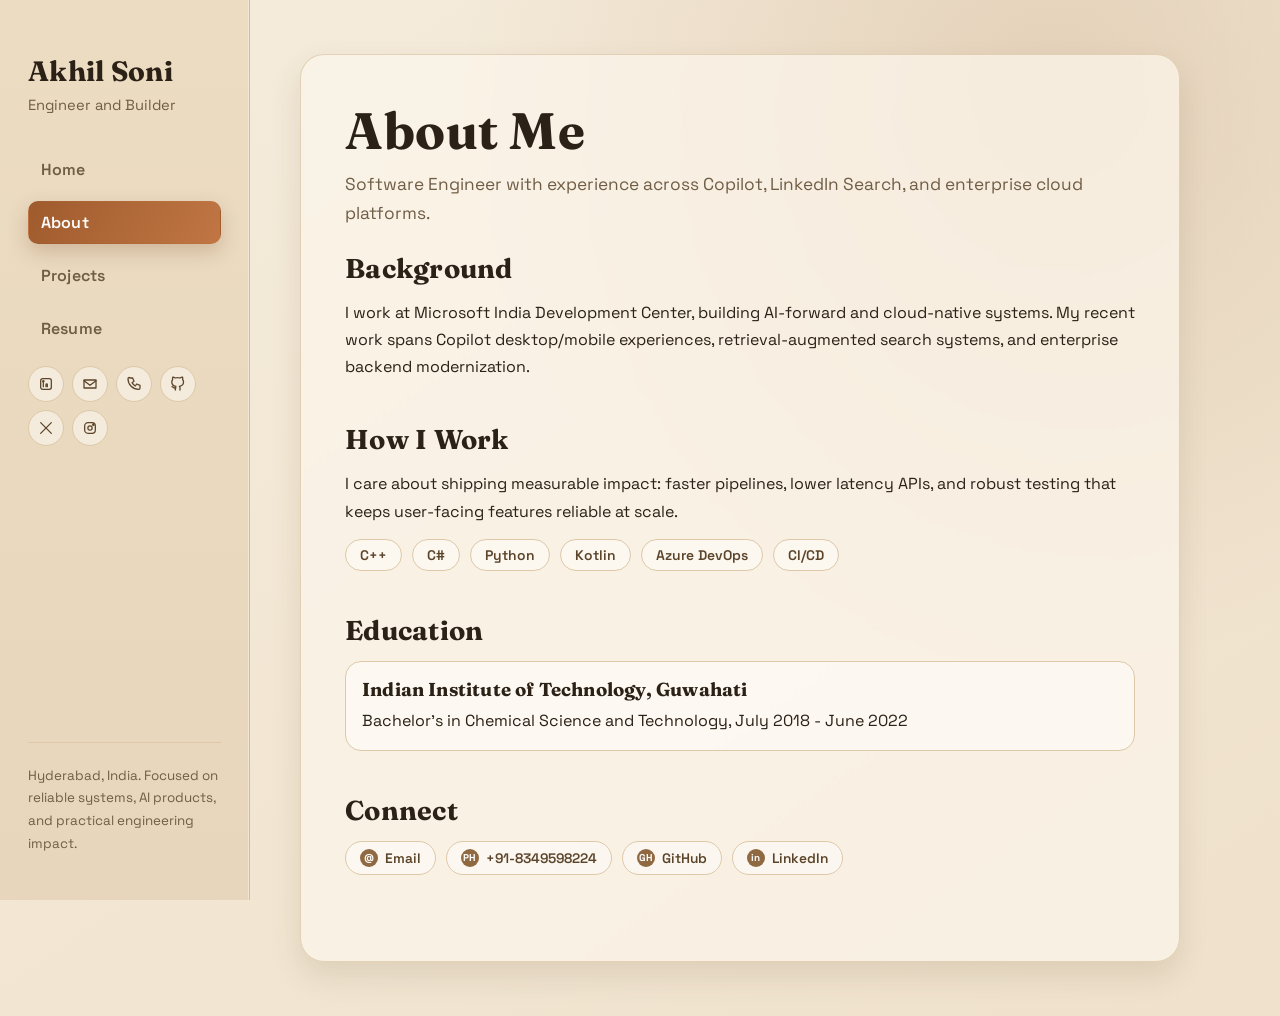
==== commit 7e34a432: "Fix sidebar social icons with clean inline SVG rendering" ====
--- a/pages/about.html
+++ b/pages/about.html
@@ -26,11 +26,12 @@
       <a href="/pages/resume.html">Resume</a>
     </nav>
     <div class="sidebar-social" aria-label="Contact links">
-      <a class="social-icon-link" href="https://linkedin.com/in/akhilsoni/" target="_blank" rel="noopener noreferrer" aria-label="LinkedIn" title="LinkedIn">in</a>
-      <a class="social-icon-link" href="mailto:akhilsoni0102@gmail.com" aria-label="Email" title="Email">@</a>
-      <a class="social-icon-link" href="tel:+918349598224" aria-label="Phone" title="Phone">PH</a>
-      <a class="social-icon-link" href="https://github.com/AkhilSoni0102" target="_blank" rel="noopener noreferrer" aria-label="GitHub" title="GitHub">GH</a>
-      <a class="social-icon-link" href="https://www.instagram.com/akhilsoni/" target="_blank" rel="noopener noreferrer" aria-label="Instagram" title="Instagram">IG</a>
+      <a class="social-icon-link" href="https://linkedin.com/in/akhilsoni/" target="_blank" rel="noopener noreferrer" aria-label="LinkedIn" title="LinkedIn"><svg viewBox="0 0 24 24" aria-hidden="true"><rect x="4" y="4" width="16" height="16" rx="3"></rect><path d="M8 10v6"></path><circle cx="8" cy="8" r="1"></circle><path d="M12 16v-3.2c0-1.2 2-1.2 2 0V16"></path></svg></a>
+      <a class="social-icon-link" href="mailto:akhilsoni0102@gmail.com" aria-label="Email" title="Email"><svg viewBox="0 0 24 24" aria-hidden="true"><path d="M3 6h18v12H3z"></path><path d="m3 7 9 7 9-7"></path></svg></a>
+      <a class="social-icon-link" href="tel:+918349598224" aria-label="Phone" title="Phone"><svg viewBox="0 0 24 24" aria-hidden="true"><path d="M6 3h4l2 5-3 2a14 14 0 0 0 5 5l2-3 5 2v4c0 1-1 2-2 2-8.8 0-16-7.2-16-16 0-1.1.9-2 2-2z"></path></svg></a>
+      <a class="social-icon-link" href="https://github.com/AkhilSoni0102" target="_blank" rel="noopener noreferrer" aria-label="GitHub" title="GitHub"><svg viewBox="0 0 24 24" aria-hidden="true"><path d="M9 18c-4 1.2-4-2-6-2"></path><path d="M15 21v-3.2a3.1 3.1 0 0 0-.9-2.4c3-.3 6.2-1.5 6.2-6.6a5.1 5.1 0 0 0-1.4-3.6 4.8 4.8 0 0 0-.1-3.6s-1.2-.4-3.8 1.4a13 13 0 0 0-7 0c-2.6-1.8-3.8-1.4-3.8-1.4a4.8 4.8 0 0 0-.1 3.6 5.1 5.1 0 0 0-1.4 3.6c0 5 3.2 6.3 6.2 6.6a3.1 3.1 0 0 0-.9 2.4V21"></path></svg></a>
+      <a class="social-icon-link" href="https://x.com/akhilsoni" target="_blank" rel="noopener noreferrer" aria-label="X" title="X"><svg viewBox="0 0 24 24" aria-hidden="true"><path d="M4 4l16 16"></path><path d="M20 4 4 20"></path></svg></a>
+      <a class="social-icon-link" href="https://www.instagram.com/akhilsoni/" target="_blank" rel="noopener noreferrer" aria-label="Instagram" title="Instagram"><svg viewBox="0 0 24 24" aria-hidden="true"><rect x="4" y="4" width="16" height="16" rx="5"></rect><circle cx="12" cy="12" r="3.2"></circle><circle cx="17" cy="7" r="1"></circle></svg></a>
     </div>
     <p class="sidebar-note">Hyderabad, India. Focused on reliable systems, AI products, and practical engineering impact.</p>
   </div>
--- a/css/styles.css
+++ b/css/styles.css
@@ -116,8 +116,8 @@
 }
 
 .social-icon-link {
-  width: 34px;
-  height: 34px;
+  width: 36px;
+  height: 36px;
   border-radius: 999px;
   border: 1px solid var(--line);
   background: rgba(255, 255, 255, 0.45);
@@ -130,6 +130,28 @@
   font-weight: 700;
   letter-spacing: 0.01em;
   transition: all 0.2s ease;
+}
+
+.social-icon-link svg {
+  width: 16px;
+  height: 16px;
+  stroke: currentColor;
+  stroke-width: 1.9;
+  fill: none;
+  stroke-linecap: round;
+  stroke-linejoin: round;
+}
+
+.sr-only {
+  position: absolute;
+  width: 1px;
+  height: 1px;
+  padding: 0;
+  margin: -1px;
+  overflow: hidden;
+  clip: rect(0, 0, 0, 0);
+  white-space: nowrap;
+  border: 0;
 }
 
 .social-icon-link:hover {
